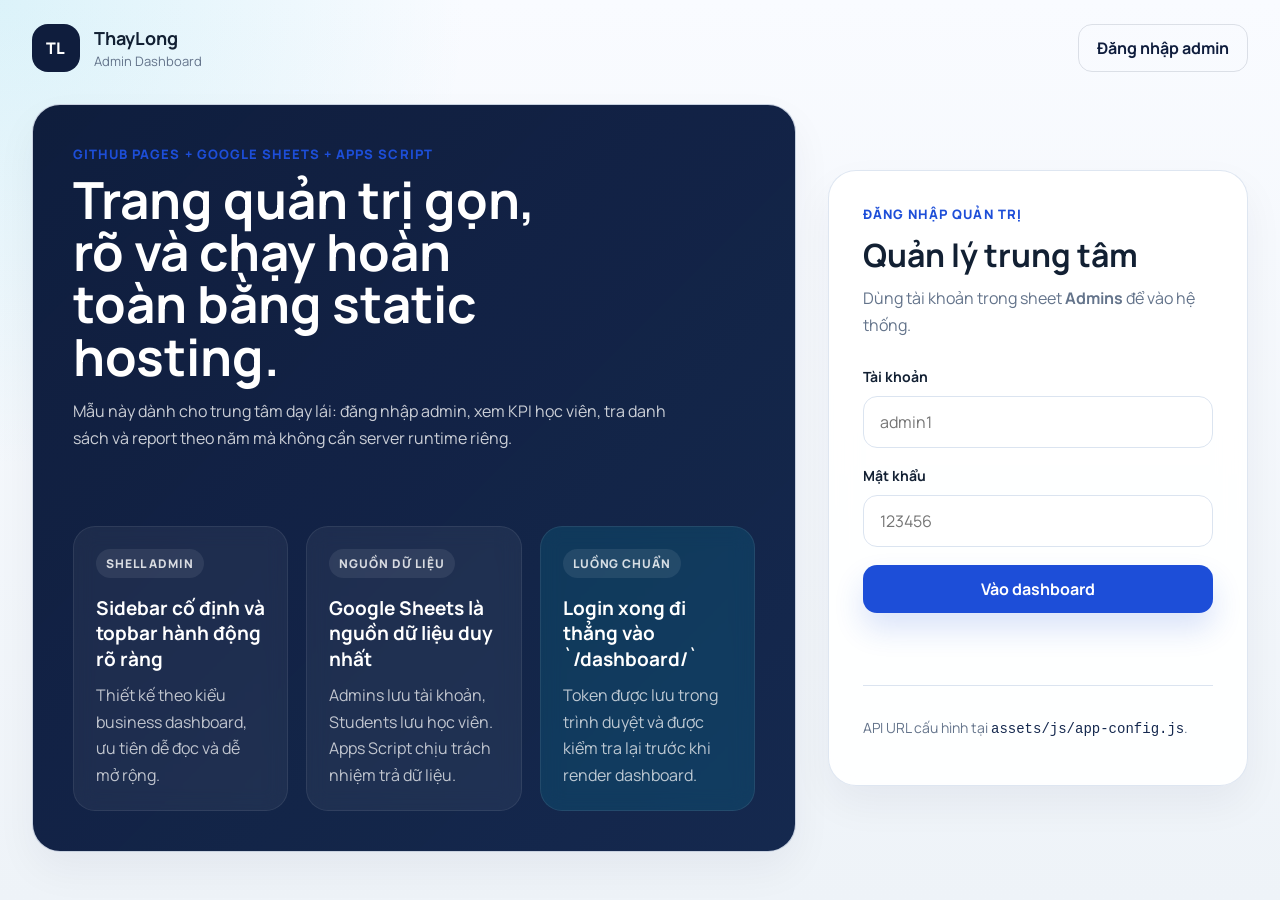
==== index.html @ 8fac89f3 "init" ====
<!DOCTYPE html>
<html lang="vi">
  <head>
    <meta charset="UTF-8" />
    <meta name="viewport" content="width=device-width, initial-scale=1.0" />
    <title>ThayLong Admin</title>
    <link rel="preconnect" href="https://fonts.googleapis.com" />
    <link rel="preconnect" href="https://fonts.gstatic.com" crossorigin />
    <link
      href="https://fonts.googleapis.com/css2?family=Manrope:wght@400;500;600;700;800&display=swap"
      rel="stylesheet"
    />
    <link rel="stylesheet" href="/assets/css/base.css" />
    <link rel="stylesheet" href="/assets/css/auth.css" />
  </head>
  <body class="auth-body">
    <header class="site-header">
      <a class="brand-mark" href="/">
        <span class="brand-mark__badge">TL</span>
        <span>
          <strong>ThayLong</strong>
          <small>Admin Dashboard</small>
        </span>
      </a>
      <a class="button button-ghost" href="#admin-login">Đăng nhập admin</a>
    </header>

    <main class="auth-layout">
      <section class="public-panel">
        <div class="public-panel__copy">
          <p class="eyebrow">GitHub Pages + Google Sheets + Apps Script</p>
          <h1>Trang quản trị gọn, rõ và chạy hoàn toàn bằng static hosting.</h1>
          <p class="lead">
            Mẫu này dành cho trung tâm dạy lái: đăng nhập admin, xem KPI học viên, tra
            danh sách và report theo năm mà không cần server runtime riêng.
          </p>
        </div>

        <div class="feature-stack">
          <article class="feature-card">
            <span class="feature-card__tag">Shell admin</span>
            <h2>Sidebar cố định và topbar hành động rõ ràng</h2>
            <p>Thiết kế theo kiểu business dashboard, ưu tiên dễ đọc và dễ mở rộng.</p>
          </article>

          <article class="feature-card">
            <span class="feature-card__tag">Nguồn dữ liệu</span>
            <h2>Google Sheets là nguồn dữ liệu duy nhất</h2>
            <p>Admins lưu tài khoản, Students lưu học viên. Apps Script chịu trách nhiệm trả dữ liệu.</p>
          </article>

          <article class="feature-card feature-card--accent">
            <span class="feature-card__tag">Luồng chuẩn</span>
            <h2>Login xong đi thẳng vào `/dashboard/`</h2>
            <p>Token được lưu trong trình duyệt và được kiểm tra lại trước khi render dashboard.</p>
          </article>
        </div>
      </section>

      <section class="auth-panel" id="admin-login">
        <div class="auth-card">
          <p class="eyebrow">Đăng nhập quản trị</p>
          <h2>Quản lý trung tâm</h2>
          <p class="auth-card__copy">
            Dùng tài khoản trong sheet <strong>Admins</strong> để vào hệ thống.
          </p>

          <form id="login-form" class="auth-form" novalidate>
            <label class="field">
              <span>Tài khoản</span>
              <input
                id="username"
                name="username"
                type="text"
                autocomplete="username"
                placeholder="admin1"
                required
              />
            </label>

            <label class="field">
              <span>Mật khẩu</span>
              <input
                id="password"
                name="password"
                type="password"
                autocomplete="current-password"
                placeholder="123456"
                required
              />
            </label>

            <button id="login-button" class="button button-primary button-block" type="submit">
              Vào dashboard
            </button>

            <p id="form-feedback" class="feedback" aria-live="polite"></p>
          </form>

          <div class="auth-card__footer">
            <p>API URL cấu hình tại <code>assets/js/app-config.js</code>.</p>
          </div>
        </div>
      </section>
    </main>

    <script type="module" src="/assets/js/pages/login.js"></script>
  </body>
</html>
---- assets/css/base.css ----
:root {
  --font-sans: "Manrope", "Segoe UI", sans-serif;
  --navy-900: #0f1d3d;
  --navy-800: #15294f;
  --navy-700: #203966;
  --primary-600: #1d4ed8;
  --primary-500: #2563eb;
  --accent-500: #06b6d4;
  --success-100: #dcfce7;
  --success-700: #166534;
  --warning-100: #fef3c7;
  --warning-700: #a16207;
  --danger-100: #fee2e2;
  --danger-700: #b91c1c;
  --info-100: #dbeafe;
  --info-700: #1d4ed8;
  --surface: #ffffff;
  --surface-alt: #f8fbff;
  --background: #f4f7fb;
  --border: #dbe4f0;
  --text: #122033;
  --muted: #64748b;
  --shadow-sm: 0 18px 40px rgba(15, 29, 61, 0.05);
  --radius-lg: 20px;
  --radius-md: 16px;
  --radius-sm: 12px;
}

*,
*::before,
*::after {
  box-sizing: border-box;
}

html {
  scroll-behavior: smooth;
}

body {
  margin: 0;
  font-family: var(--font-sans);
  color: var(--text);
  background: var(--background);
}

body.sidebar-open {
  overflow: hidden;
}

a {
  color: inherit;
  text-decoration: none;
}

img {
  display: block;
  max-width: 100%;
}

button,
input,
select {
  font: inherit;
}

button {
  cursor: pointer;
}

input,
select {
  width: 100%;
  border: 1px solid var(--border);
  border-radius: 14px;
  background: #fff;
  color: var(--text);
  padding: 14px 16px;
  transition: border-color 0.2s ease, box-shadow 0.2s ease, transform 0.2s ease;
}

input:focus,
select:focus {
  outline: none;
  border-color: rgba(37, 99, 235, 0.55);
  box-shadow: 0 0 0 4px rgba(37, 99, 235, 0.1);
}

code {
  font-family: Consolas, "Courier New", monospace;
  color: var(--navy-800);
}

.button {
  display: inline-flex;
  align-items: center;
  justify-content: center;
  gap: 10px;
  min-height: 48px;
  padding: 0 18px;
  border-radius: 14px;
  border: 1px solid transparent;
  font-weight: 700;
  transition: transform 0.2s ease, background-color 0.2s ease, border-color 0.2s ease,
    box-shadow 0.2s ease;
}

.button:hover {
  transform: translateY(-1px);
}

.button-primary {
  background: var(--primary-600);
  color: #fff;
  box-shadow: 0 16px 30px rgba(29, 78, 216, 0.16);
}

.button-primary:hover {
  background: var(--primary-500);
}

.button-secondary {
  background: #fff;
  color: var(--text);
  border-color: var(--border);
}

.button-ghost {
  background: transparent;
  color: var(--navy-900);
  border-color: rgba(15, 29, 61, 0.12);
}

.button-block {
  width: 100%;
}

.button-small {
  min-height: 40px;
  padding: 0 14px;
  border-radius: 12px;
  font-size: 14px;
}

.eyebrow {
  margin: 0 0 10px;
  color: var(--primary-600);
  font-size: 13px;
  font-weight: 800;
  letter-spacing: 0.08em;
  text-transform: uppercase;
}

.feedback {
  min-height: 24px;
  margin: 12px 0 0;
  color: var(--muted);
  font-size: 14px;
}

.feedback.is-error {
  color: var(--danger-700);
}

.feedback.is-success {
  color: var(--success-700);
}

.feedback.is-info {
  color: var(--muted);
}
---- assets/css/auth.css ----
.auth-body {
  min-height: 100vh;
  background:
    radial-gradient(circle at top left, rgba(6, 182, 212, 0.12), transparent 30%),
    linear-gradient(180deg, #f9fbff 0%, #eef3f8 100%);
}

.site-header {
  display: flex;
  align-items: center;
  justify-content: space-between;
  gap: 20px;
  padding: 24px 32px 0;
}

.brand-mark {
  display: inline-flex;
  align-items: center;
  gap: 14px;
}

.brand-mark strong,
.brand-mark small {
  display: block;
}

.brand-mark strong {
  font-size: 18px;
}

.brand-mark small {
  margin-top: 2px;
  color: var(--muted);
  font-size: 13px;
}

.brand-mark__badge {
  display: inline-flex;
  align-items: center;
  justify-content: center;
  width: 48px;
  height: 48px;
  border-radius: 16px;
  background: var(--navy-900);
  color: #fff;
  font-weight: 800;
  letter-spacing: 0.04em;
}

.auth-layout {
  display: grid;
  grid-template-columns: minmax(0, 1.2fr) minmax(360px, 420px);
  gap: 32px;
  padding: 32px;
  min-height: calc(100vh - 88px);
}

.public-panel,
.auth-card {
  border: 1px solid rgba(219, 228, 240, 0.9);
  border-radius: 28px;
  box-shadow: var(--shadow-sm);
}

.public-panel {
  display: flex;
  flex-direction: column;
  justify-content: space-between;
  gap: 36px;
  padding: 40px;
  background:
    linear-gradient(135deg, rgba(15, 29, 61, 0.98), rgba(21, 41, 79, 0.94)),
    #13264a;
  color: #fff;
}

.public-panel__copy h1 {
  max-width: 14ch;
  margin: 0 0 16px;
  font-size: clamp(36px, 4vw, 60px);
  line-height: 1.02;
}

.lead {
  max-width: 60ch;
  margin: 0;
  color: rgba(255, 255, 255, 0.78);
  font-size: 16px;
  line-height: 1.7;
}

.feature-stack {
  display: grid;
  grid-template-columns: repeat(3, minmax(0, 1fr));
  gap: 18px;
}

.feature-card {
  padding: 22px;
  border: 1px solid rgba(255, 255, 255, 0.08);
  border-radius: 22px;
  background: rgba(255, 255, 255, 0.05);
  backdrop-filter: blur(10px);
}

.feature-card--accent {
  background: rgba(6, 182, 212, 0.14);
}

.feature-card__tag {
  display: inline-flex;
  padding: 6px 10px;
  border-radius: 999px;
  background: rgba(255, 255, 255, 0.08);
  color: rgba(255, 255, 255, 0.82);
  font-size: 12px;
  font-weight: 800;
  letter-spacing: 0.08em;
  text-transform: uppercase;
}

.feature-card h2 {
  margin: 18px 0 10px;
  font-size: 19px;
  line-height: 1.35;
}

.feature-card p {
  margin: 0;
  color: rgba(255, 255, 255, 0.72);
  line-height: 1.65;
}

.auth-panel {
  display: flex;
  align-items: center;
}

.auth-card {
  width: 100%;
  padding: 34px;
  background: rgba(255, 255, 255, 0.92);
  backdrop-filter: blur(14px);
}

.auth-card h2 {
  margin: 0 0 8px;
  font-size: 32px;
}

.auth-card__copy {
  margin: 0 0 28px;
  color: var(--muted);
  line-height: 1.7;
}

.auth-form {
  display: grid;
  gap: 18px;
}

.field {
  display: grid;
  gap: 10px;
}

.field span {
  font-size: 14px;
  font-weight: 700;
  color: var(--text);
}

.auth-card__footer {
  margin-top: 18px;
  padding-top: 18px;
  border-top: 1px solid var(--border);
  color: var(--muted);
  font-size: 14px;
}

@media (max-width: 1100px) {
  .auth-layout {
    grid-template-columns: 1fr;
  }

  .feature-stack {
    grid-template-columns: 1fr;
  }
}

@media (max-width: 720px) {
  .site-header,
  .auth-layout {
    padding-left: 20px;
    padding-right: 20px;
  }

  .public-panel,
  .auth-card {
    padding: 24px;
    border-radius: 24px;
  }

  .public-panel__copy h1 {
    max-width: none;
  }
}
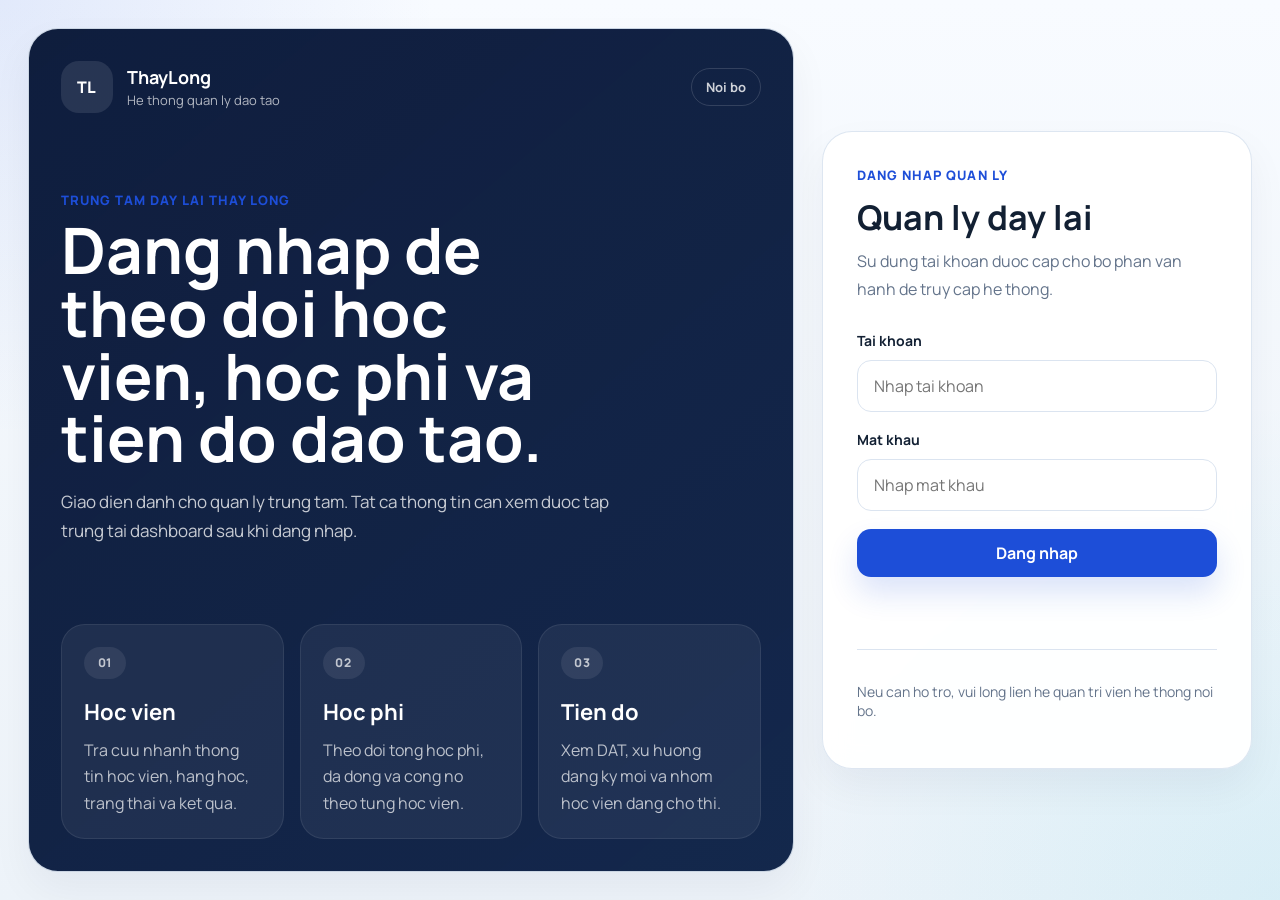
==== commit c42bf85f: "refactor the dashboard and data" ====
--- a/index.html
+++ b/index.html
@@ -14,91 +14,91 @@
     <link rel="stylesheet" href="/assets/css/auth.css" />
   </head>
   <body class="auth-body">
-    <header class="site-header">
-      <a class="brand-mark" href="/">
-        <span class="brand-mark__badge">TL</span>
-        <span>
-          <strong>ThayLong</strong>
-          <small>Admin Dashboard</small>
-        </span>
-      </a>
-      <a class="button button-ghost" href="#admin-login">Đăng nhập admin</a>
-    </header>
+    <main class="auth-shell">
+      <section class="auth-hero">
+        <div class="auth-hero__header">
+          <a class="brand-mark" href="/">
+            <span class="brand-mark__badge">TL</span>
+            <span>
+              <strong>ThayLong</strong>
+              <small>He thong quan ly dao tao</small>
+            </span>
+          </a>
+          <span class="auth-pill">Noi bo</span>
+        </div>
 
-    <main class="auth-layout">
-      <section class="public-panel">
-        <div class="public-panel__copy">
-          <p class="eyebrow">GitHub Pages + Google Sheets + Apps Script</p>
-          <h1>Trang quản trị gọn, rõ và chạy hoàn toàn bằng static hosting.</h1>
+        <div class="auth-hero__body">
+          <p class="eyebrow">Trung tam day lai Thay Long</p>
+          <h1>Dang nhap de theo doi hoc vien, hoc phi va tien do dao tao.</h1>
           <p class="lead">
-            Mẫu này dành cho trung tâm dạy lái: đăng nhập admin, xem KPI học viên, tra
-            danh sách và report theo năm mà không cần server runtime riêng.
+            Giao dien danh cho quan ly trung tam. Tat ca thong tin can xem duoc tap trung tai
+            dashboard sau khi dang nhap.
           </p>
         </div>
 
-        <div class="feature-stack">
-          <article class="feature-card">
-            <span class="feature-card__tag">Shell admin</span>
-            <h2>Sidebar cố định và topbar hành động rõ ràng</h2>
-            <p>Thiết kế theo kiểu business dashboard, ưu tiên dễ đọc và dễ mở rộng.</p>
+        <div class="auth-capability-grid">
+          <article class="auth-capability-card">
+            <span class="auth-capability-card__index">01</span>
+            <h2>Hoc vien</h2>
+            <p>Tra cuu nhanh thong tin hoc vien, hang hoc, trang thai va ket qua.</p>
           </article>
 
-          <article class="feature-card">
-            <span class="feature-card__tag">Nguồn dữ liệu</span>
-            <h2>Google Sheets là nguồn dữ liệu duy nhất</h2>
-            <p>Admins lưu tài khoản, Students lưu học viên. Apps Script chịu trách nhiệm trả dữ liệu.</p>
+          <article class="auth-capability-card">
+            <span class="auth-capability-card__index">02</span>
+            <h2>Hoc phi</h2>
+            <p>Theo doi tong hoc phi, da dong va cong no theo tung hoc vien.</p>
           </article>
 
-          <article class="feature-card feature-card--accent">
-            <span class="feature-card__tag">Luồng chuẩn</span>
-            <h2>Login xong đi thẳng vào `/dashboard/`</h2>
-            <p>Token được lưu trong trình duyệt và được kiểm tra lại trước khi render dashboard.</p>
+          <article class="auth-capability-card">
+            <span class="auth-capability-card__index">03</span>
+            <h2>Tien do</h2>
+            <p>Xem DAT, xu huong dang ky moi va nhom hoc vien dang cho thi.</p>
           </article>
         </div>
       </section>
 
       <section class="auth-panel" id="admin-login">
         <div class="auth-card">
-          <p class="eyebrow">Đăng nhập quản trị</p>
-          <h2>Quản lý trung tâm</h2>
+          <p class="eyebrow">Dang nhap quan ly</p>
+          <h2>Quan ly day lai</h2>
           <p class="auth-card__copy">
-            Dùng tài khoản trong sheet <strong>Admins</strong> để vào hệ thống.
+            Su dung tai khoan duoc cap cho bo phan van hanh de truy cap he thong.
           </p>
 
           <form id="login-form" class="auth-form" novalidate>
             <label class="field">
-              <span>Tài khoản</span>
+              <span>Tai khoan</span>
               <input
                 id="username"
                 name="username"
                 type="text"
                 autocomplete="username"
-                placeholder="admin1"
+                placeholder="Nhap tai khoan"
                 required
               />
             </label>
 
             <label class="field">
-              <span>Mật khẩu</span>
+              <span>Mat khau</span>
               <input
                 id="password"
                 name="password"
                 type="password"
                 autocomplete="current-password"
-                placeholder="123456"
+                placeholder="Nhap mat khau"
                 required
               />
             </label>
 
             <button id="login-button" class="button button-primary button-block" type="submit">
-              Vào dashboard
+              Dang nhap
             </button>
 
             <p id="form-feedback" class="feedback" aria-live="polite"></p>
           </form>
 
           <div class="auth-card__footer">
-            <p>API URL cấu hình tại <code>assets/js/app-config.js</code>.</p>
+            <p>Neu can ho tro, vui long lien he quan tri vien he thong noi bo.</p>
           </div>
         </div>
       </section>
--- a/assets/css/auth.css
+++ b/assets/css/auth.css
@@ -1,133 +1,143 @@
 .auth-body {
   min-height: 100vh;
   background:
-    radial-gradient(circle at top left, rgba(6, 182, 212, 0.12), transparent 30%),
-    linear-gradient(180deg, #f9fbff 0%, #eef3f8 100%);
-}
-
-.site-header {
-  display: flex;
-  align-items: center;
-  justify-content: space-between;
-  gap: 20px;
-  padding: 24px 32px 0;
-}
-
-.brand-mark {
-  display: inline-flex;
-  align-items: center;
-  gap: 14px;
-}
-
-.brand-mark strong,
-.brand-mark small {
-  display: block;
-}
-
-.brand-mark strong {
-  font-size: 18px;
-}
-
-.brand-mark small {
-  margin-top: 2px;
-  color: var(--muted);
-  font-size: 13px;
-}
-
-.brand-mark__badge {
-  display: inline-flex;
-  align-items: center;
-  justify-content: center;
-  width: 48px;
-  height: 48px;
-  border-radius: 16px;
-  background: var(--navy-900);
-  color: #fff;
-  font-weight: 800;
-  letter-spacing: 0.04em;
-}
-
-.auth-layout {
-  display: grid;
-  grid-template-columns: minmax(0, 1.2fr) minmax(360px, 420px);
-  gap: 32px;
-  padding: 32px;
-  min-height: calc(100vh - 88px);
-}
-
-.public-panel,
+    radial-gradient(circle at top left, rgba(29, 78, 216, 0.1), transparent 28%),
+    radial-gradient(circle at bottom right, rgba(6, 182, 212, 0.09), transparent 32%),
+    linear-gradient(180deg, #f8fbff 0%, #edf3f9 100%);
+}
+
+.auth-shell {
+  display: grid;
+  grid-template-columns: minmax(0, 1.15fr) minmax(360px, 430px);
+  gap: 28px;
+  min-height: 100vh;
+  padding: 28px;
+}
+
+.auth-hero,
 .auth-card {
-  border: 1px solid rgba(219, 228, 240, 0.9);
-  border-radius: 28px;
+  border: 1px solid rgba(219, 228, 240, 0.92);
+  border-radius: 30px;
   box-shadow: var(--shadow-sm);
 }
 
-.public-panel {
+.auth-hero {
   display: flex;
   flex-direction: column;
   justify-content: space-between;
   gap: 36px;
-  padding: 40px;
+  padding: 32px;
   background:
-    linear-gradient(135deg, rgba(15, 29, 61, 0.98), rgba(21, 41, 79, 0.94)),
-    #13264a;
+    linear-gradient(140deg, rgba(15, 29, 61, 0.98), rgba(20, 40, 77, 0.92)),
+    #112343;
   color: #fff;
 }
 
-.public-panel__copy h1 {
-  max-width: 14ch;
-  margin: 0 0 16px;
-  font-size: clamp(36px, 4vw, 60px);
-  line-height: 1.02;
+.auth-hero__header {
+  display: flex;
+  align-items: center;
+  justify-content: space-between;
+  gap: 16px;
+}
+
+.brand-mark {
+  display: inline-flex;
+  align-items: center;
+  gap: 14px;
+}
+
+.brand-mark strong,
+.brand-mark small {
+  display: block;
+}
+
+.brand-mark strong {
+  font-size: 18px;
+}
+
+.brand-mark small {
+  margin-top: 2px;
+  color: rgba(255, 255, 255, 0.68);
+  font-size: 13px;
+}
+
+.brand-mark__badge {
+  display: inline-flex;
+  align-items: center;
+  justify-content: center;
+  width: 52px;
+  height: 52px;
+  border-radius: 18px;
+  background: rgba(255, 255, 255, 0.1);
+  color: #fff;
+  font-weight: 800;
+  letter-spacing: 0.05em;
+}
+
+.auth-pill {
+  display: inline-flex;
+  align-items: center;
+  justify-content: center;
+  min-height: 38px;
+  padding: 0 14px;
+  border-radius: 999px;
+  border: 1px solid rgba(255, 255, 255, 0.14);
+  color: rgba(255, 255, 255, 0.8);
+  font-size: 13px;
+  font-weight: 700;
+}
+
+.auth-hero__body h1 {
+  max-width: 12.5ch;
+  margin: 0 0 18px;
+  font-size: clamp(42px, 5vw, 72px);
+  line-height: 0.98;
 }
 
 .lead {
-  max-width: 60ch;
+  max-width: 56ch;
   margin: 0;
-  color: rgba(255, 255, 255, 0.78);
-  font-size: 16px;
+  color: rgba(255, 255, 255, 0.76);
+  font-size: 17px;
   line-height: 1.7;
 }
 
-.feature-stack {
+.auth-capability-grid {
   display: grid;
   grid-template-columns: repeat(3, minmax(0, 1fr));
-  gap: 18px;
-}
-
-.feature-card {
+  gap: 16px;
+}
+
+.auth-capability-card {
   padding: 22px;
+  border-radius: 24px;
+  background: rgba(255, 255, 255, 0.06);
   border: 1px solid rgba(255, 255, 255, 0.08);
-  border-radius: 22px;
-  background: rgba(255, 255, 255, 0.05);
-  backdrop-filter: blur(10px);
-}
-
-.feature-card--accent {
-  background: rgba(6, 182, 212, 0.14);
-}
-
-.feature-card__tag {
-  display: inline-flex;
-  padding: 6px 10px;
+}
+
+.auth-capability-card__index {
+  display: inline-flex;
+  align-items: center;
+  justify-content: center;
+  min-width: 42px;
+  height: 32px;
+  padding: 0 10px;
   border-radius: 999px;
   background: rgba(255, 255, 255, 0.08);
-  color: rgba(255, 255, 255, 0.82);
+  color: rgba(255, 255, 255, 0.7);
   font-size: 12px;
   font-weight: 800;
   letter-spacing: 0.08em;
-  text-transform: uppercase;
-}
-
-.feature-card h2 {
+}
+
+.auth-capability-card h2 {
   margin: 18px 0 10px;
-  font-size: 19px;
-  line-height: 1.35;
-}
-
-.feature-card p {
+  font-size: 22px;
+}
+
+.auth-capability-card p {
   margin: 0;
-  color: rgba(255, 255, 255, 0.72);
+  color: rgba(255, 255, 255, 0.7);
   line-height: 1.65;
 }
 
@@ -139,19 +149,19 @@
 .auth-card {
   width: 100%;
   padding: 34px;
-  background: rgba(255, 255, 255, 0.92);
+  background: rgba(255, 255, 255, 0.95);
   backdrop-filter: blur(14px);
 }
 
 .auth-card h2 {
   margin: 0 0 8px;
-  font-size: 32px;
+  font-size: 34px;
 }
 
 .auth-card__copy {
   margin: 0 0 28px;
   color: var(--muted);
-  line-height: 1.7;
+  line-height: 1.72;
 }
 
 .auth-form {
@@ -178,30 +188,33 @@
   font-size: 14px;
 }
 
-@media (max-width: 1100px) {
-  .auth-layout {
+@media (max-width: 1180px) {
+  .auth-shell {
     grid-template-columns: 1fr;
   }
 
-  .feature-stack {
+  .auth-capability-grid {
     grid-template-columns: 1fr;
   }
 }
 
 @media (max-width: 720px) {
-  .site-header,
-  .auth-layout {
-    padding-left: 20px;
-    padding-right: 20px;
-  }
-
-  .public-panel,
+  .auth-shell {
+    padding: 18px;
+  }
+
+  .auth-hero,
   .auth-card {
     padding: 24px;
     border-radius: 24px;
   }
 
-  .public-panel__copy h1 {
+  .auth-hero__header {
+    align-items: flex-start;
+    flex-direction: column;
+  }
+
+  .auth-hero__body h1 {
     max-width: none;
   }
 }
